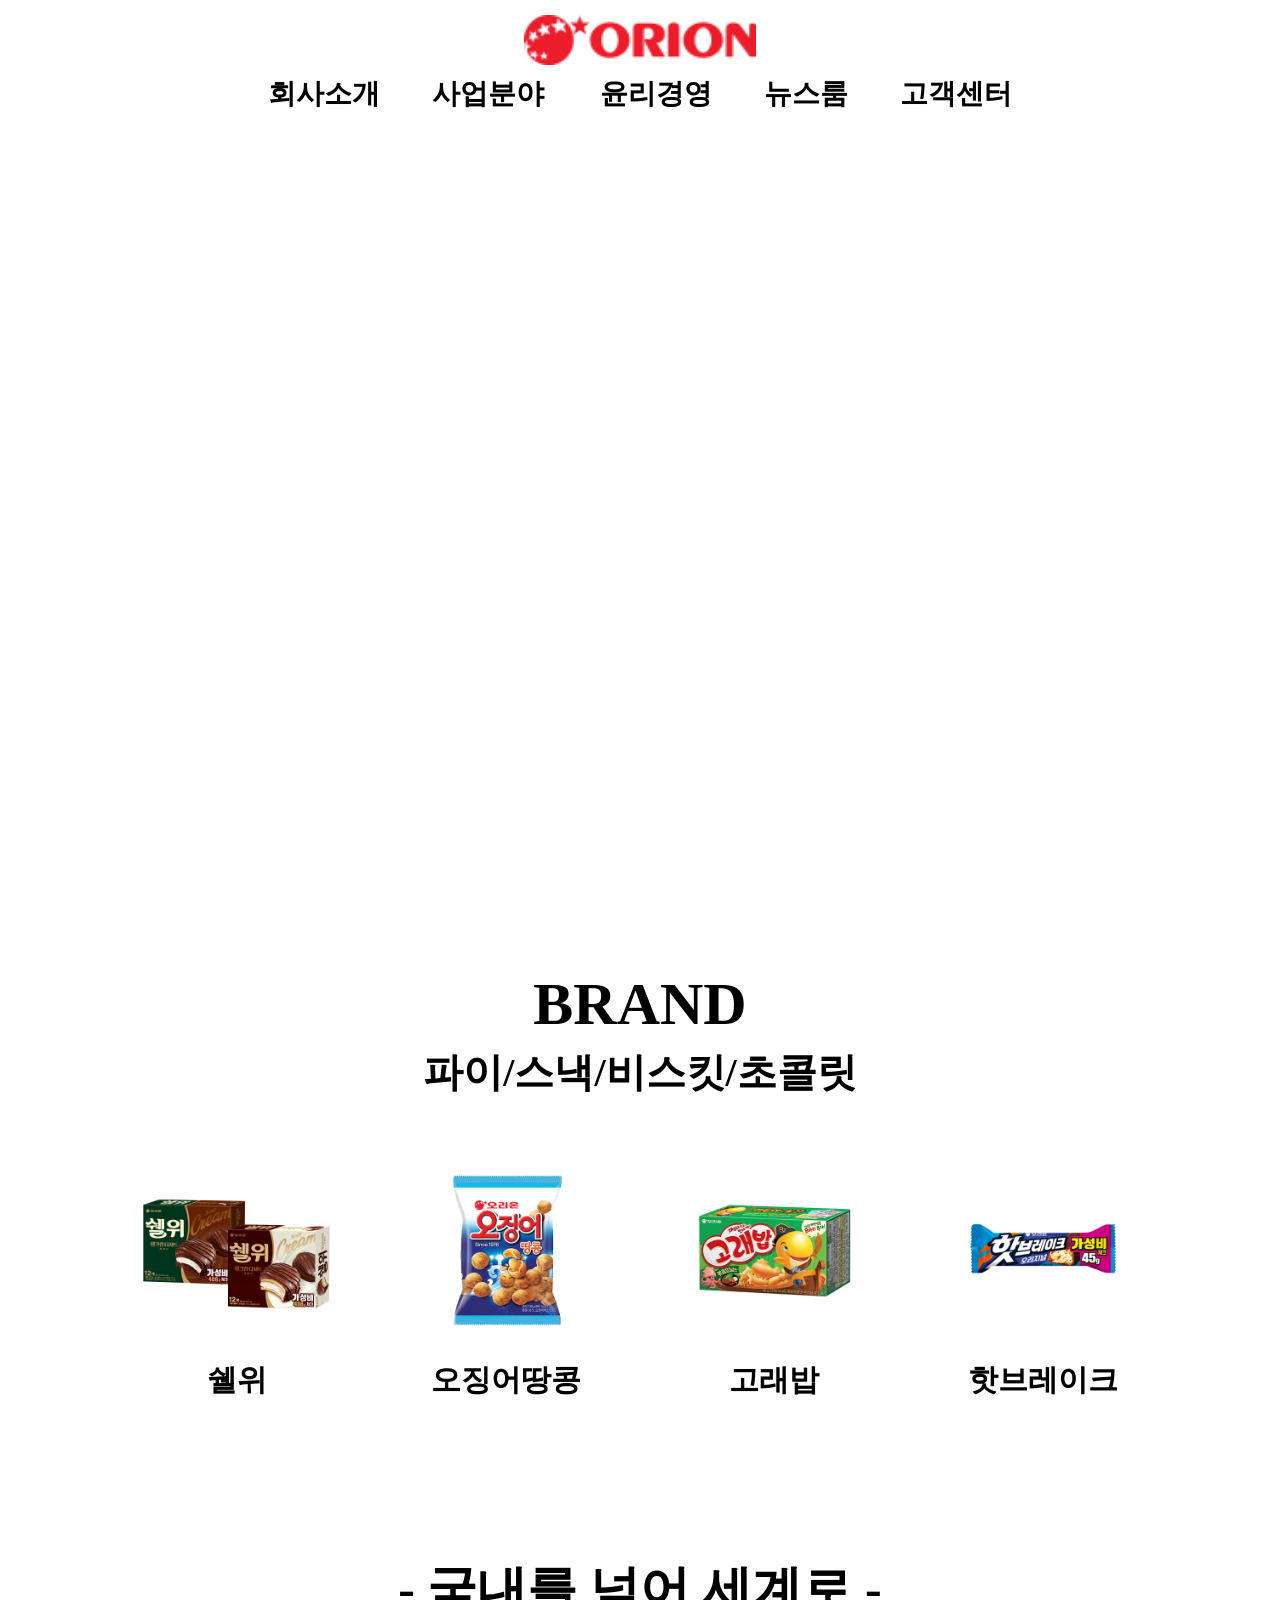
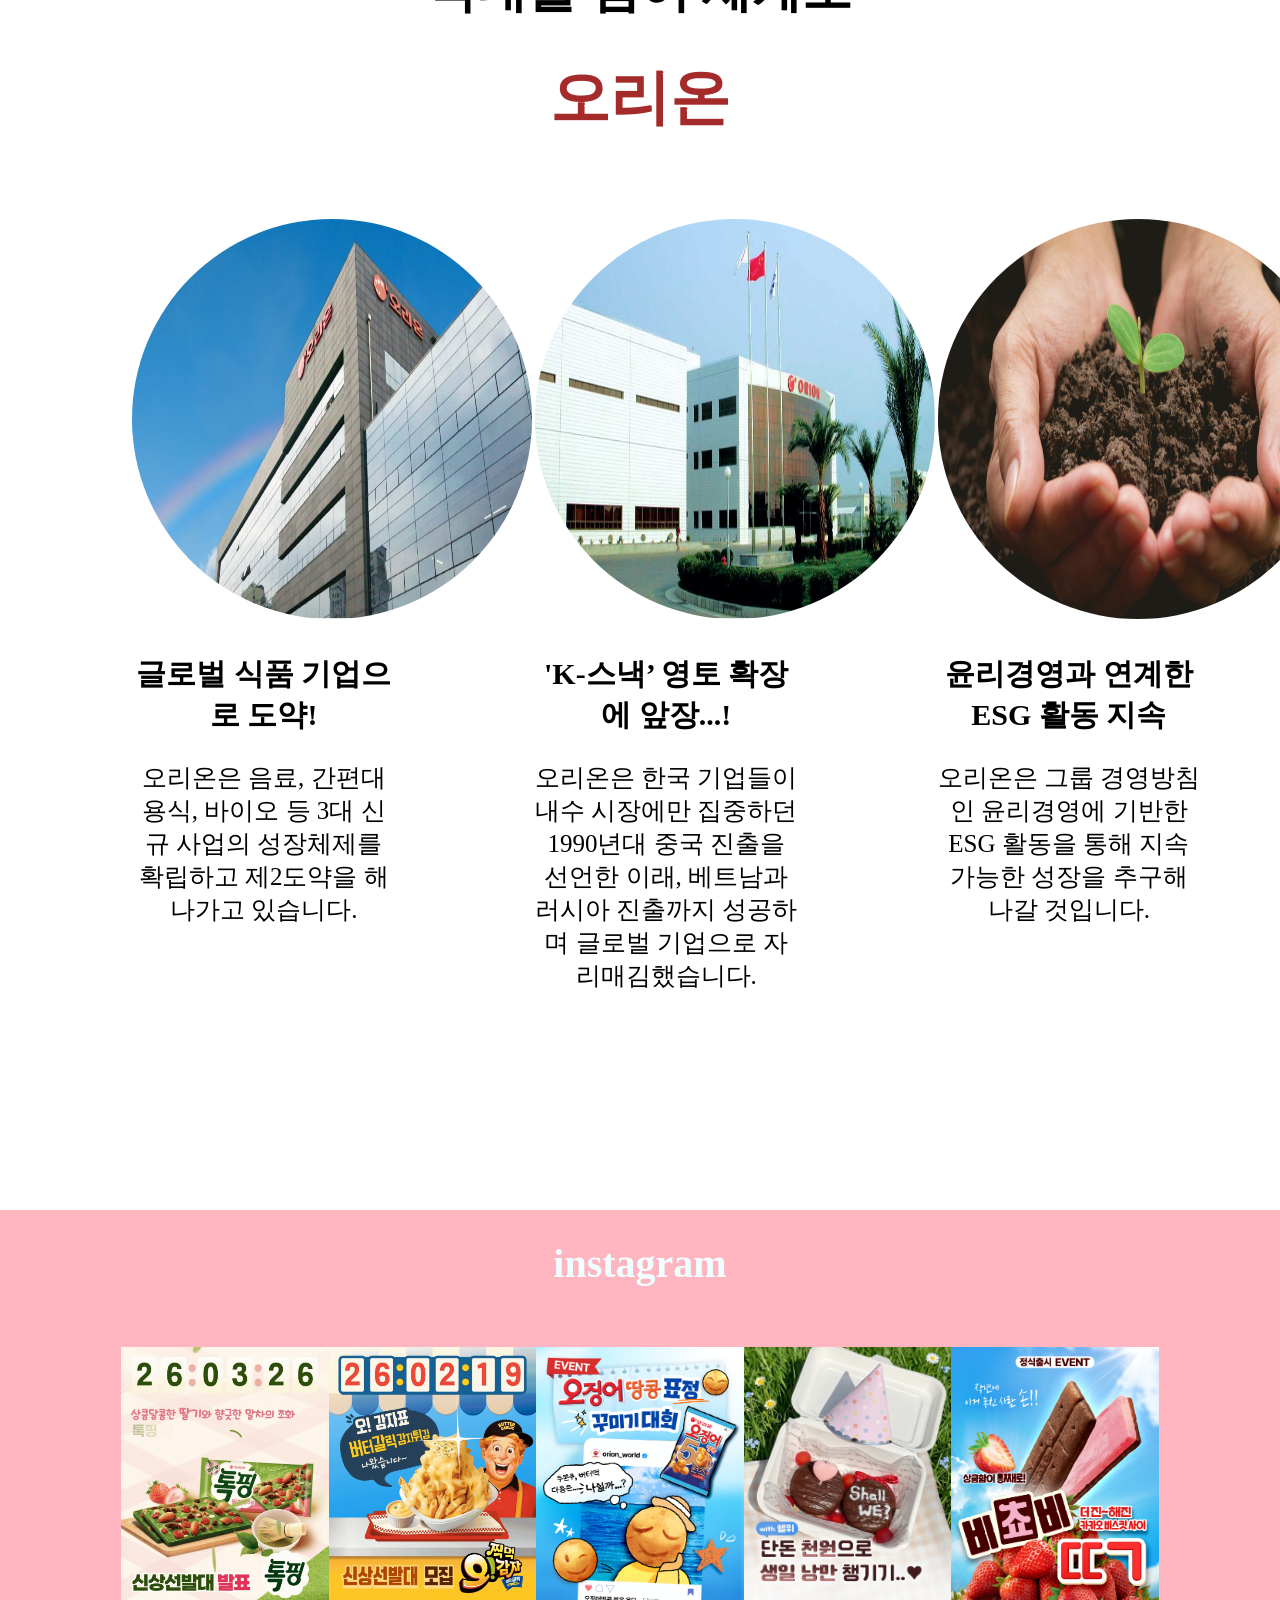
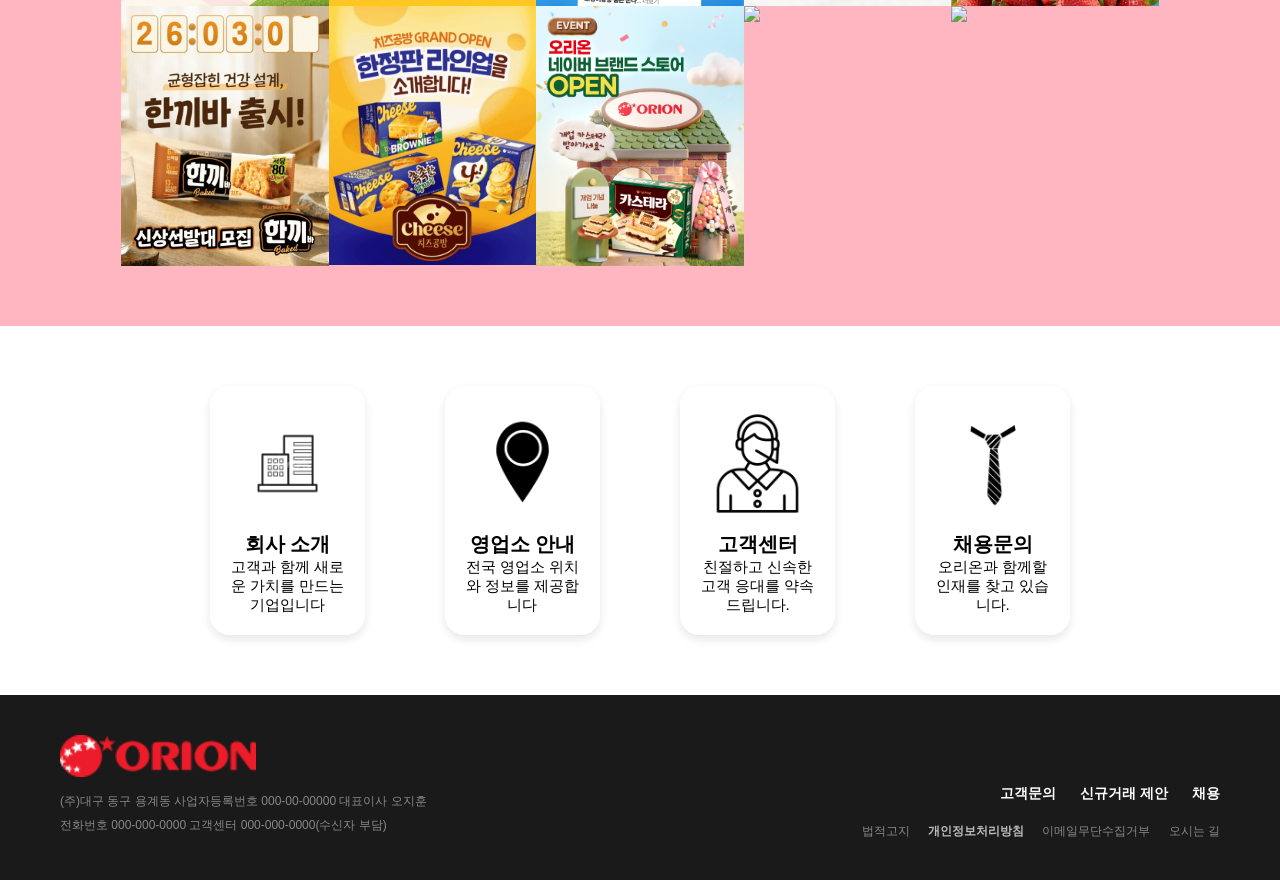
==== orion/index.html @ 32a2ec5f "Add files via upload" ====
<!DOCTYPE html>
<html lang="en">

<head>
  <meta charset="UTF-8">
  <meta name="viewport" content="width=device-width, initial-scale=1.0">
  <title>website </title>
  <style>
    * * {
      margin: 0;
      padding: 0%;
      box-sizing: border-box;
    }

    boby {
      line-height: 1.6;
      font-family: 'Courier New', Courier, monospace;
    }

    a {
      text-decoration: none;
      color: black;
    }

    img {
      width: 100%;
      display: block;
      margin-bottom: 10px;
    }

    section {
      padding: 60px 8%;
    }

    header {
      width: 100%;
      background: rgba(255, 255, 255, 0.8);
      position: fixed;
      top: 0px;
      left: 0px;
      padding: 15px;
    }

    .logo {
      margin: 0;
    }

    .logo img {
      height: 50px;
      width: auto;
      display: block;
      margin: auto;
      margin-bottom: 10px;
    }

    nav {
      width: max-content;
      margin: 3px auto;
    }

    nav a {
      width: max-content;
      margin: 26px;
      font-size: 28px;
      font-weight: bold;
    }


    main {
      height: 90vh;
      /* 화면 풀높이 100퍼센트 */
      background: url(img/main.JPG) no-repeat center/cover;
      padding-top: 0px;
      margin-top: 100px;
    }

    .bra {
      display: flex;
    }

    .bra-box {
      width: 25%;
      padding: 35px;
    }

    .sec1 h1 {
      text-align: center;
      margin-bottom: 6px;
      font-size: 60px;
    }

    .sec1 h2 {
      text-align: center;
      margin-bottom: 16px;
      font-size: 40px;
    }

    .sec1 p {
      text-align: center;
      font-size: 30px;
    }

    .inv {
      display: flex;
      gap: 80px;
      margin-top: 50px;
    }

    .inv-box {
      width: 30%;
      padding: 30px;
      gap: 40px;
      align-items: center;
    }

    .inv img {
      width: 400px;
      height: 400px;
      border-radius: 100%;
    }

    .inv p {
      text-align: center;
      font-size: 25px;
    }

    .sec2 h1 {
      text-align: center;
      margin-bottom: 5px;
      color: brown;
      font-size: 60px;
    }

    .sec2 h2 {
      text-align: center;
      margin-bottom: 35px;
      font-size: 50px;
    }

    .sec2 h4 {
      margin-bottom: 25px;
      margin-top: 35px;
      text-align: center;
      font-size: 30px;
    }


    .sec3 {
      background-color: lightpink;
      text-align: center;
      margin-top: 10%;
      padding-top: 30px;
      padding-right: 30px;
      padding-left: 30px;
      padding-bottom: 30px;
    }

    .sec3 h1 {
      margin-bottom: 30px;
      color: azure;
      font-size: 40px;
    }

    .ins {
      display: flex;
      flex-wrap: wrap;
      width: 90%;
      margin: 0 auto;
      height: auto;
      padding: 30px;
    }

    .ins-box {
      width: 20%;
      margin: 0;

    }

    .ins-box img {
      width: 100%;
      margin: 0;
      padding: 0;
      object-fit: cover;
    }

    .sec4 {
      text-align: center;
    }

    .fin {
      display: flex;
      margin-bottom: 30px;
      gap: 80px;
      width: 80%;
      margin: 0 auto;
    }

    .fin-box {
      width: 22%;
      min-width: 100px;
      padding: 20px;
      border-radius: 20px;
      ;
      /* 모서리 둥글게 */
      box-shadow: 0 4px 10px rgba(0, 0, 0, 0.1);
      background-color: rgba(255, 255, 255, 0.8);
    }

    .fin h3 {
      font-size: 20px;
    }

    .fin p {
      font-size: 15px;
    }

    .fin-box img {
      width: 100%;
    }

    footer {
      background-color: #1a1a1a;
      /* 어두운 배경색 */
      color: #888;
      /* 기본 글자색 (회색조) */
      padding: 40px 0;
      font-family: 'Malgun Gothic', sans-serif;
      font-size: 12px;
    }

    .footer-container {
      max-width: 1200px;
      margin: 0 auto;
      display: flex;
      justify-content: space-between;
      /* 양 끝 정렬 */
      align-items: flex-end;
      /* 하단 기준 정렬 */
      padding: 0 20px;
    }

    /* 왼쪽 정보 영역 */
    .footer-left {
      text-align: left;
    }

    .footer-logo {
      margin-bottom: 15px;
      margin-right: 30px;
    }

    .footer-logo img {
      height: 42px;
      /* 로고 크기 조절 */
      width: auto;
    }

    .footer-info p {
      margin: 5px 0;
      line-height: 1.6;
    }

    /* 오른쪽 링크 영역 */
    .footer-right {
      text-align: right;
    }

    .footer-links-top {
      margin-bottom: 20px;
    }

    .footer-links-top a {
      color: #fff;
      /* 상단 링크는 흰색 */
      text-decoration: none;
      font-weight: bold;
      font-size: 14px;
      margin-left: 20px;
    }

    .footer-links-bottom a {
      color: #888;
      text-decoration: none;
      margin-left: 15px;
    }

    .footer-links-bottom a.bold {
      color: #bbb;
      /* 개인정보처리방침 강조 */
      font-weight: bold;
    }

    /* 링크 호버 효과 */
    .footer-links-top a:hover,
    .footer-links-bottom a:hover {
      text-decoration: underline;
    }
  </style>
</head>

<body>
  <header>
    <div class="logo">
      <a href="index.html">
        <img src="img/logo.png" alt="오리온">
      </a>
    </div>
    <nav>
      <a href="#">회사소개</a><a href="#">사업분야</a>
      <a href="#">윤리경영</a><a href="#">뉴스룸</a><a href="#">고객센터</a>
    </nav>
  </header>
  <main><img src=""></main>
  <section class="sec1">
    <h1>BRAND</h1>
    <h2>파이/스낵/비스킷/초콜릿</h2>
    <div class="bra">
      <div class="bra-box"><img src="img/secimg2.png"><b>
          <p>쉘위</p>
        </b></div>
      <div class="bra-box"><img src="img/secimg3.png"><b>
          <p>오징어땅콩</p>
        </b></div>
      <div class="bra-box"><img src="img/secimg1.png"><b>
          <p>고래밥</p>
        </b></div>
      <div class="bra-box"><img src="img/secimg4.png"><b>
          <p>핫브레이크</p>
        </b></div>
    </div>
  </section>


  <section class="sec2">
    <h2>- 국내를 넘어 세계로 -</h2>
    <h1>오리온</h1>
    <div class="inv">
      <div class="inv-box"><img src="img/sec2img1.JPG">
        <h4> 글로벌 식품 기업으로 도약!</h4>
        <p>오리온은 음료, 간편대용식, 바이오 등 3대 신규 사업의 성장체제를 확립하고
          제2도약을 해나가고 있습니다.
        </p>
      </div>
      <div class="inv-box"><img src="img/sec2img2.JPG">
        <h4>'K-스낵’ 영토 확장에 앞장...!</h4>
        <p>오리온은 한국 기업들이 내수 시장에만 집중하던 1990년대 중국 진출을 선언한 이래,
          베트남과 러시아 진출까지 성공하며 글로벌 기업으로 자리매김했습니다.
      </div>
      <div class="inv-box"><img src="img/sec2img3.jpg">
        <h4>윤리경영과 연계한 ESG 활동 지속</h4>
        <p>오리온은 그룹 경영방침인 윤리경영에 기반한 ESG 활동을 통해 지속가능한 성장을 추구해 나갈 것입니다.</p>
      </div>
    </div>
  </section>


  <section class="sec3">
    <h1>instagram</h1>
    <div class="ins">
      <div class="ins-box"><img src="img/insimg1.png"></div>
      <div class="ins-box"><img src="img/insimg2.png"></div>
      <div class="ins-box"><img src="img/insimg3.png"></div>
      <div class="ins-box"><img src="img/insimg4.png"></div>
      <div class="ins-box"><img src="img/insimg5.png"></div>
      <div class="ins-box"><img src="img/insimg6.png"></div>
      <div class="ins-box"><img src="img/insimg7.png"></div>
      <div class="ins-box"><img src="img/insimg8.png"></div>
      <div class="ins-box"><img src="img/insimg9.JPG"></div>
      <div class="ins-box"><img src="img/insimg10.JPG"></div>
    </div>
  </section>

  <section class="sec4">
    <div class="fin">
      <div class="fin-box"><img src="img/finimg1.png">
        <h3>회사 소개</h3>
        <p>고객과 함께 새로운 가치를 만드는 기업입니다</p>
      </div>
      <div class="fin-box"><img src="img/finimg2.png">
        <h3>영업소 안내</h3>
        <p>전국 영업소 위치와 정보를 제공합니다</p>
      </div>
      <div class="fin-box"><img src="img/finimg3.png">
        <h3>고객센터</h3>
        <p>친절하고 신속한 고객 응대를 약속드립니다. </p>
      </div>
      <div class="fin-box"><img src="img/finimg4.png">
        <h3>채용문의</h3>
        <p>오리온과 함께할 인재를 찾고 있습니다.</p>
      </div>
    </div>
  </section>

  <footer class="footer">
    <div class="footer-container">
      <div class="footer-left">
        <div class="footer-logo">
          <img src="img/logo.png" alt="ORION">
        </div>
        <div class="footer-info">
          <p>(주)대구 동구 용계동 사업자등록번호 000-00-00000 대표이사 오지훈</p>
          <p>전화번호 000-000-0000 고객센터 000-000-0000(수신자 부담)</p>
        </div>
      </div>

      <div class="footer-right">
        <div class="footer-links-top">
          <a href="#">고객문의 <i class="icon-external"></i></a>
          <a href="#">신규거래 제안 <i class="icon-external"></i></a>
          <a href="#">채용 <i class="icon-external"></i></a>
        </div>
        <div class="footer-links-bottom">
          <a href="#">법적고지</a>
          <a href="#" class="bold">개인정보처리방침</a>
          <a href="#">이메일무단수집거부</a>
          <a href="#">오시는 길</a>
        </div>
      </div>
    </div>
  </footer>
</body>

</html>
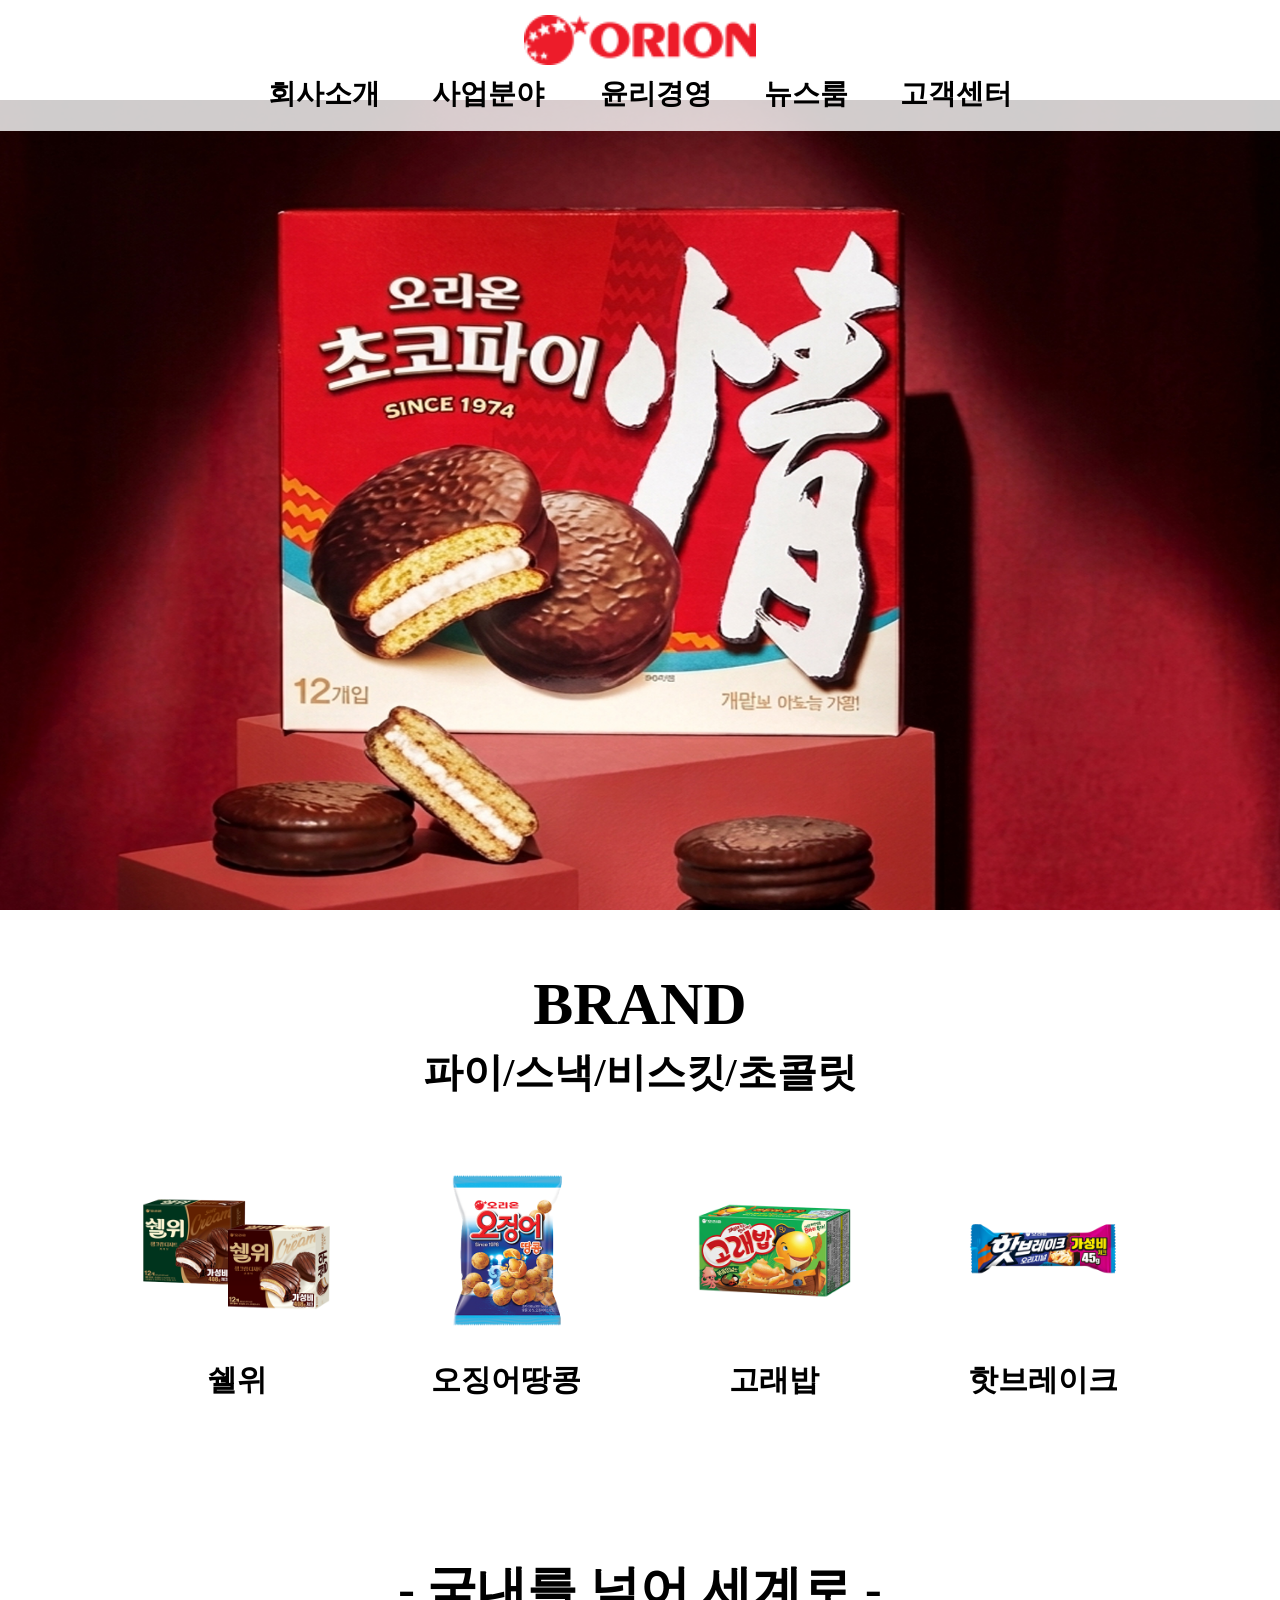
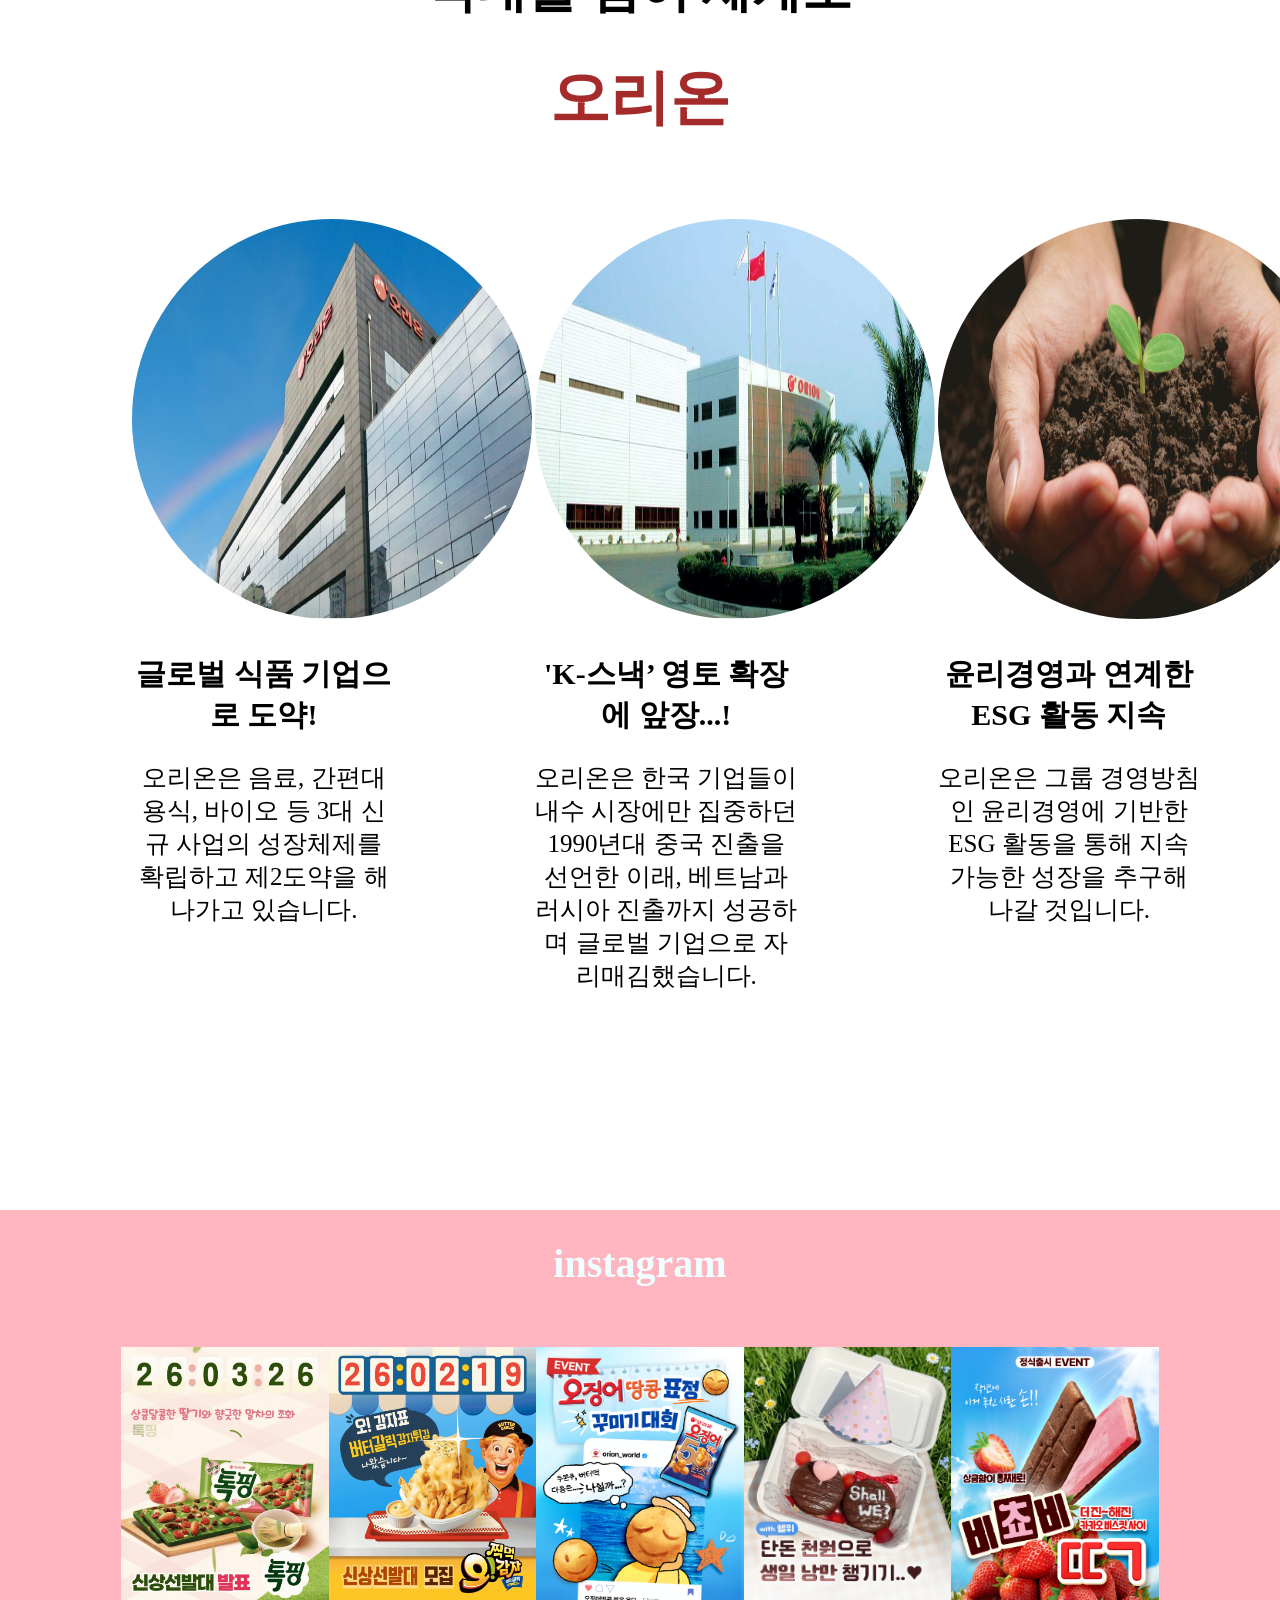
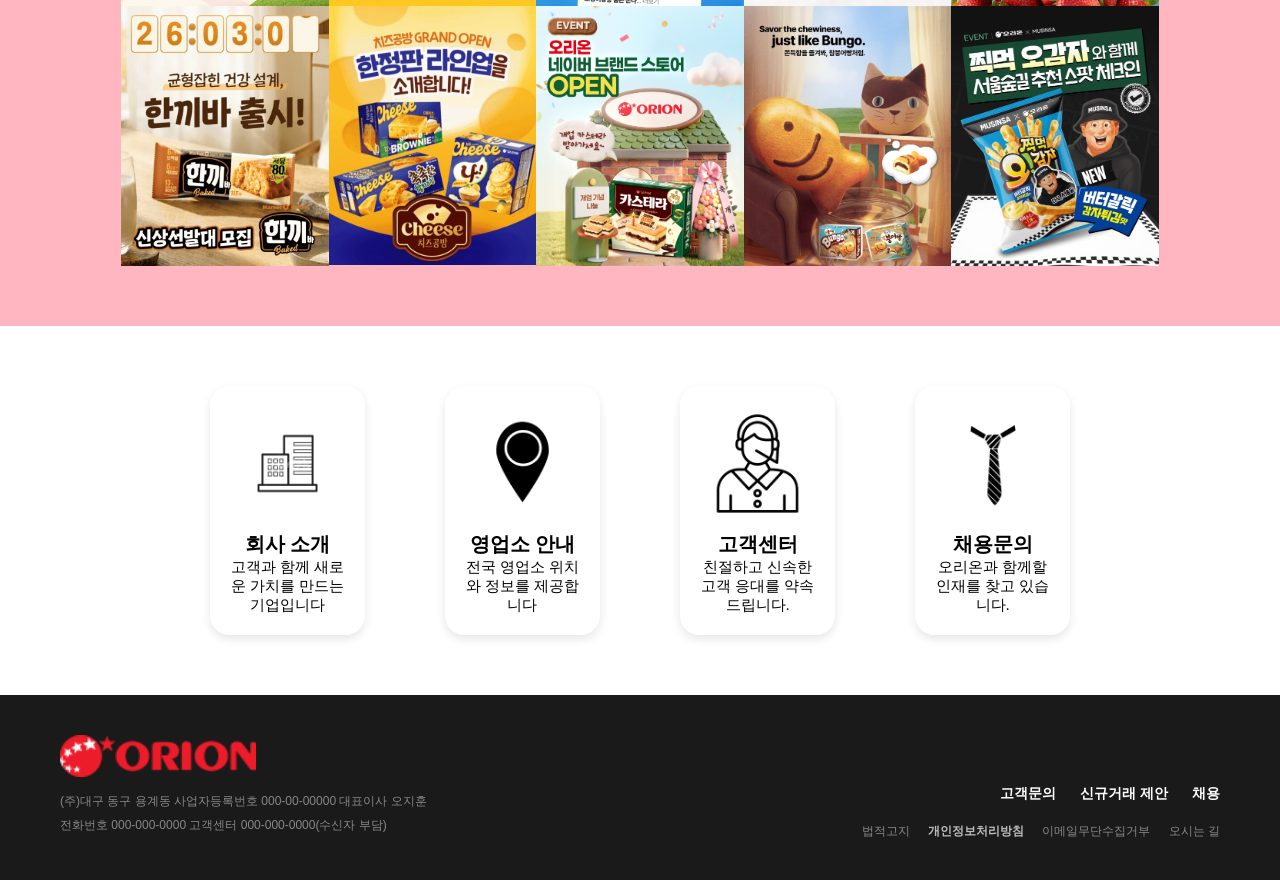
==== commit 7bdc27be: "Add files via upload" ====
--- a/orion/index.html
+++ b/orion/index.html
@@ -69,7 +69,7 @@
     main {
       height: 90vh;
       /* 화면 풀높이 100퍼센트 */
-      background: url(img/main.JPG) no-repeat center/cover;
+      background: url(img/main.jpg) no-repeat center/cover;
       padding-top: 0px;
       margin-top: 100px;
     }
@@ -365,8 +365,8 @@
       <div class="ins-box"><img src="img/insimg6.png"></div>
       <div class="ins-box"><img src="img/insimg7.png"></div>
       <div class="ins-box"><img src="img/insimg8.png"></div>
-      <div class="ins-box"><img src="img/insimg9.JPG"></div>
-      <div class="ins-box"><img src="img/insimg10.JPG"></div>
+      <div class="ins-box"><img src="img/insimg9.jpg"></div>
+      <div class="ins-box"><img src="img/insimg10.jpg"></div>
     </div>
   </section>
 
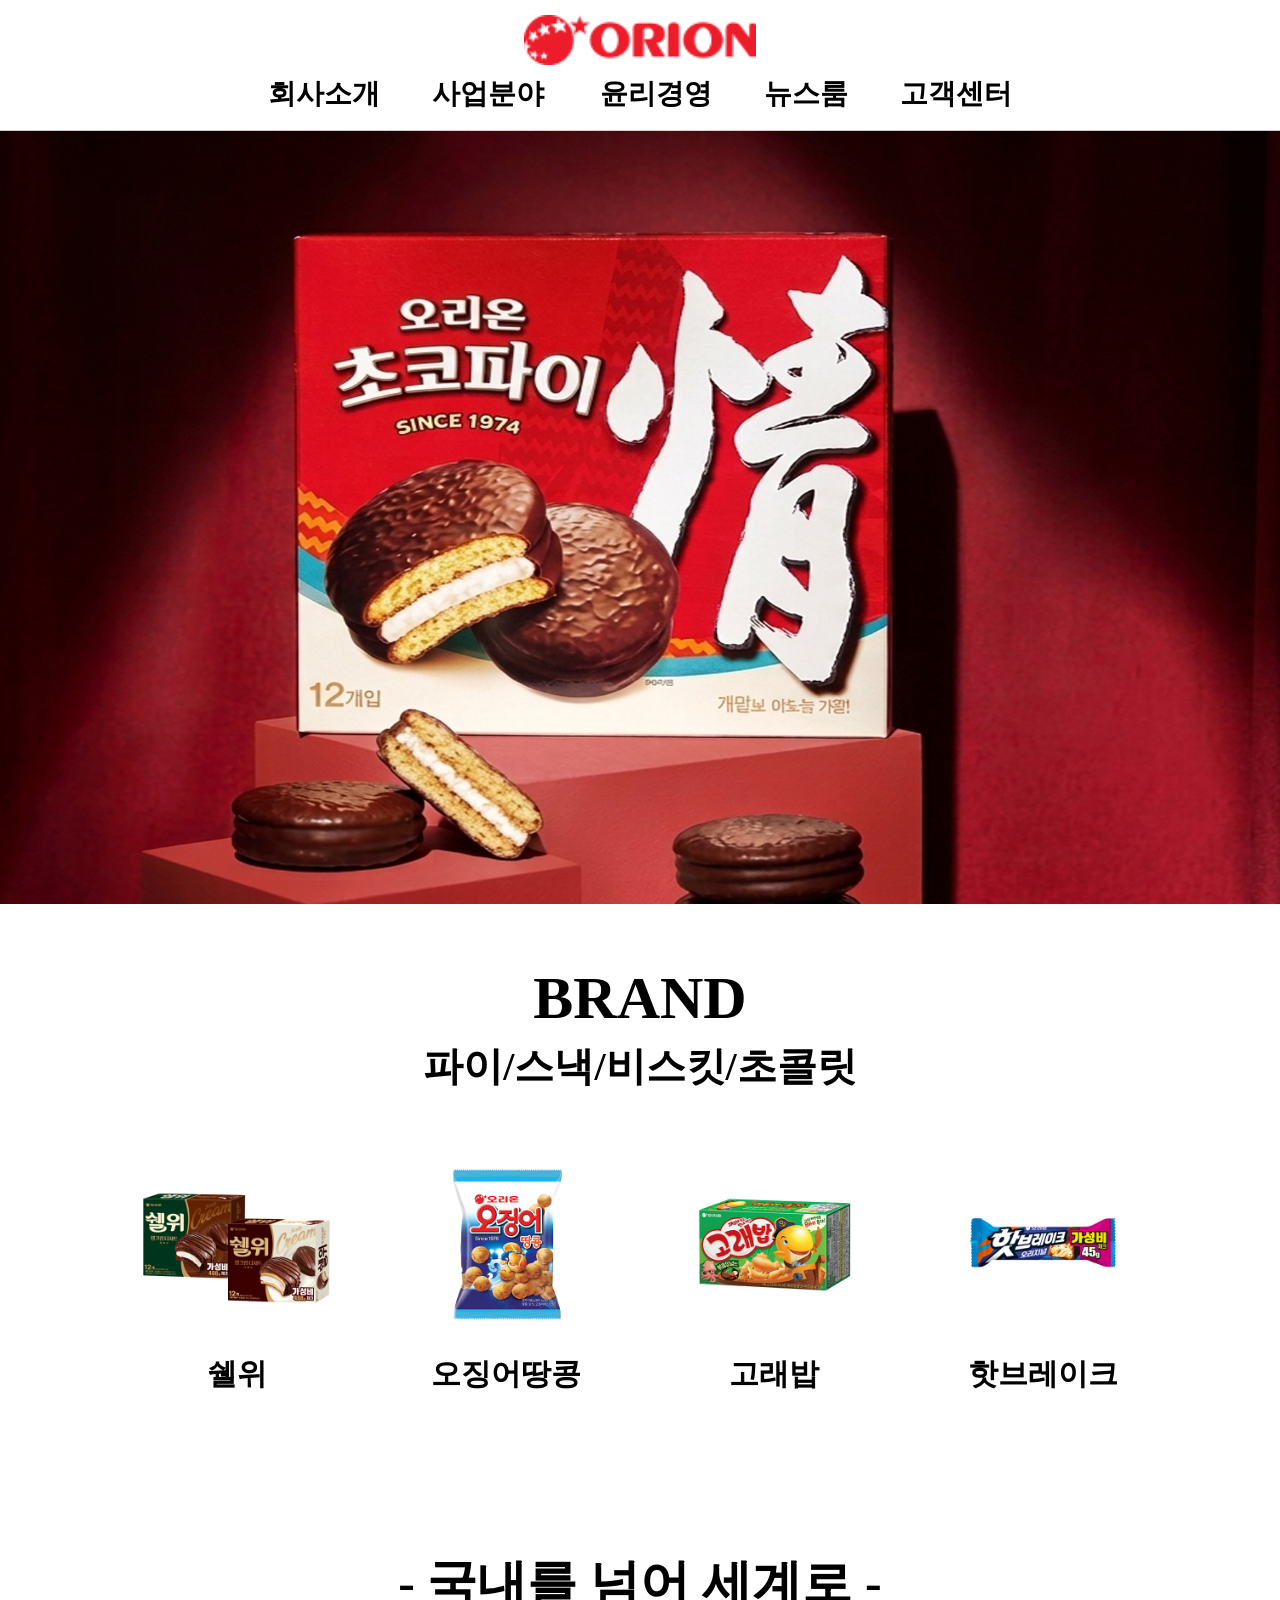
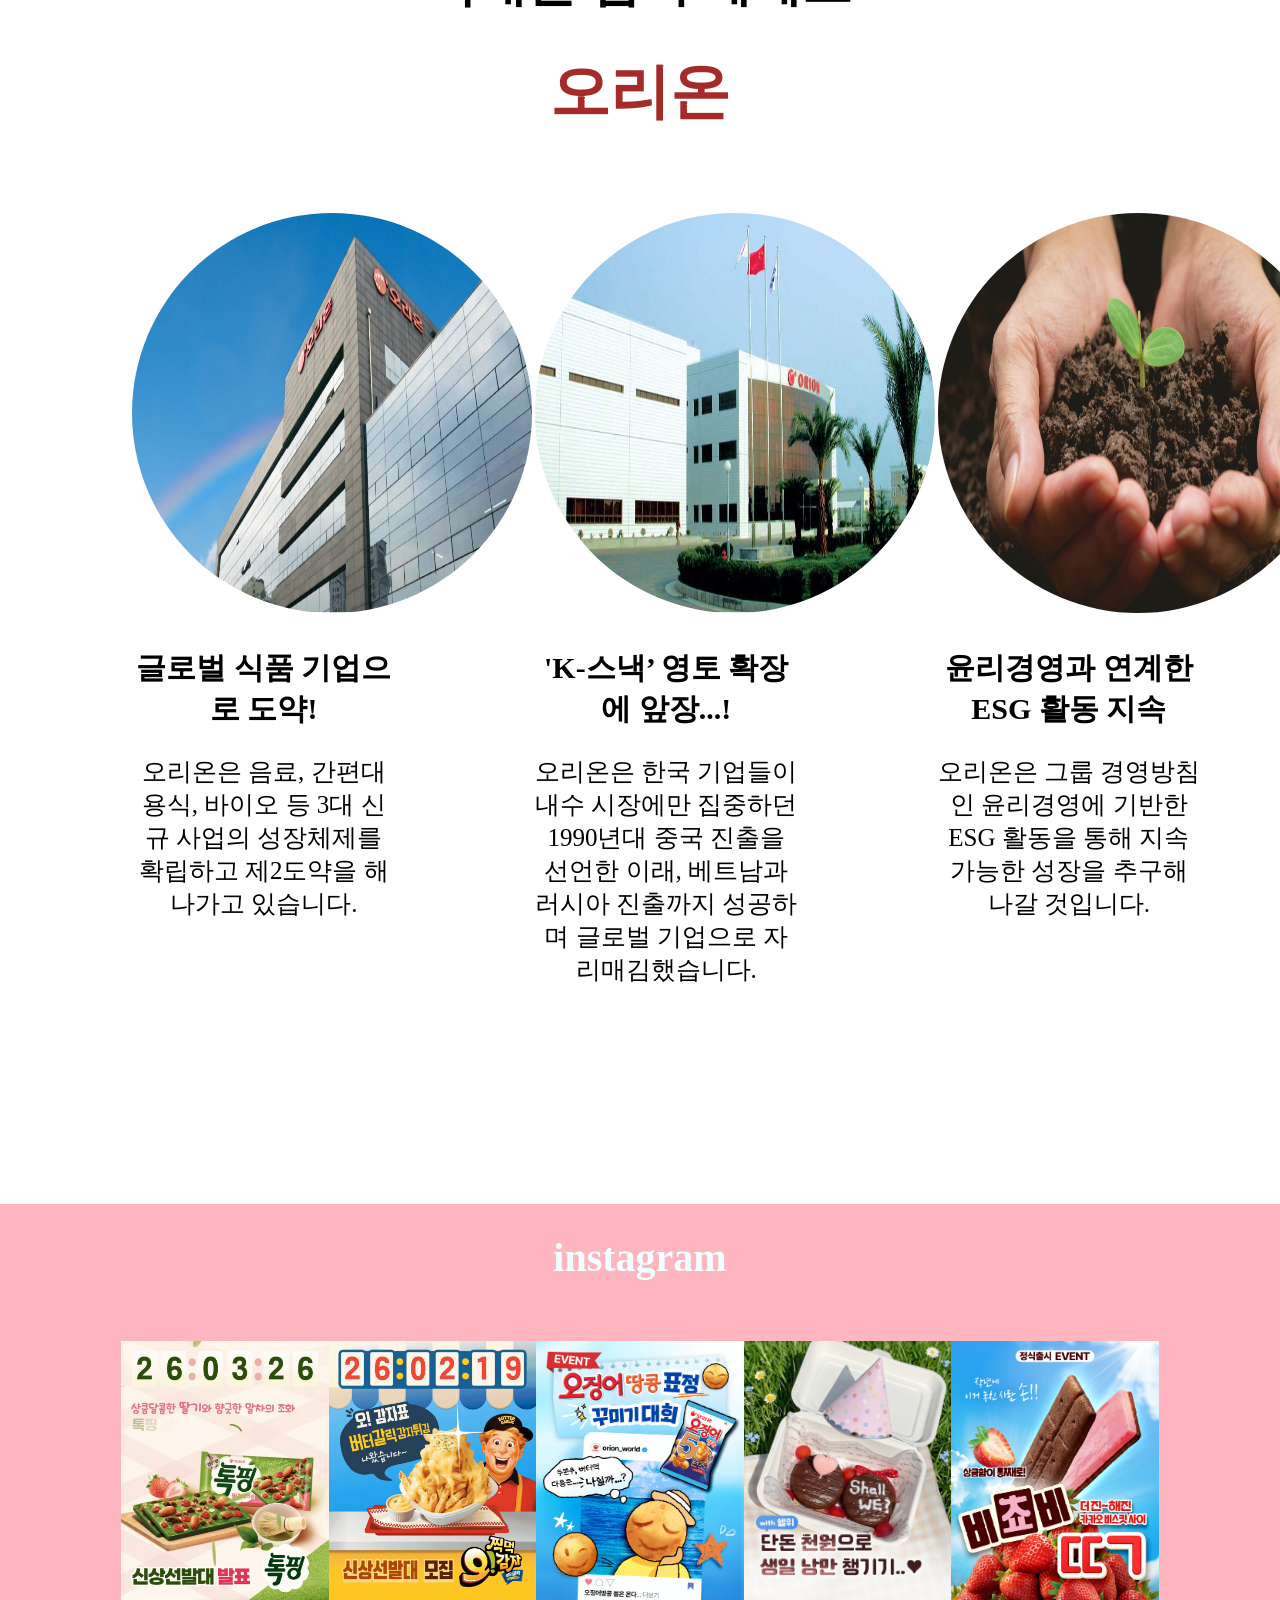
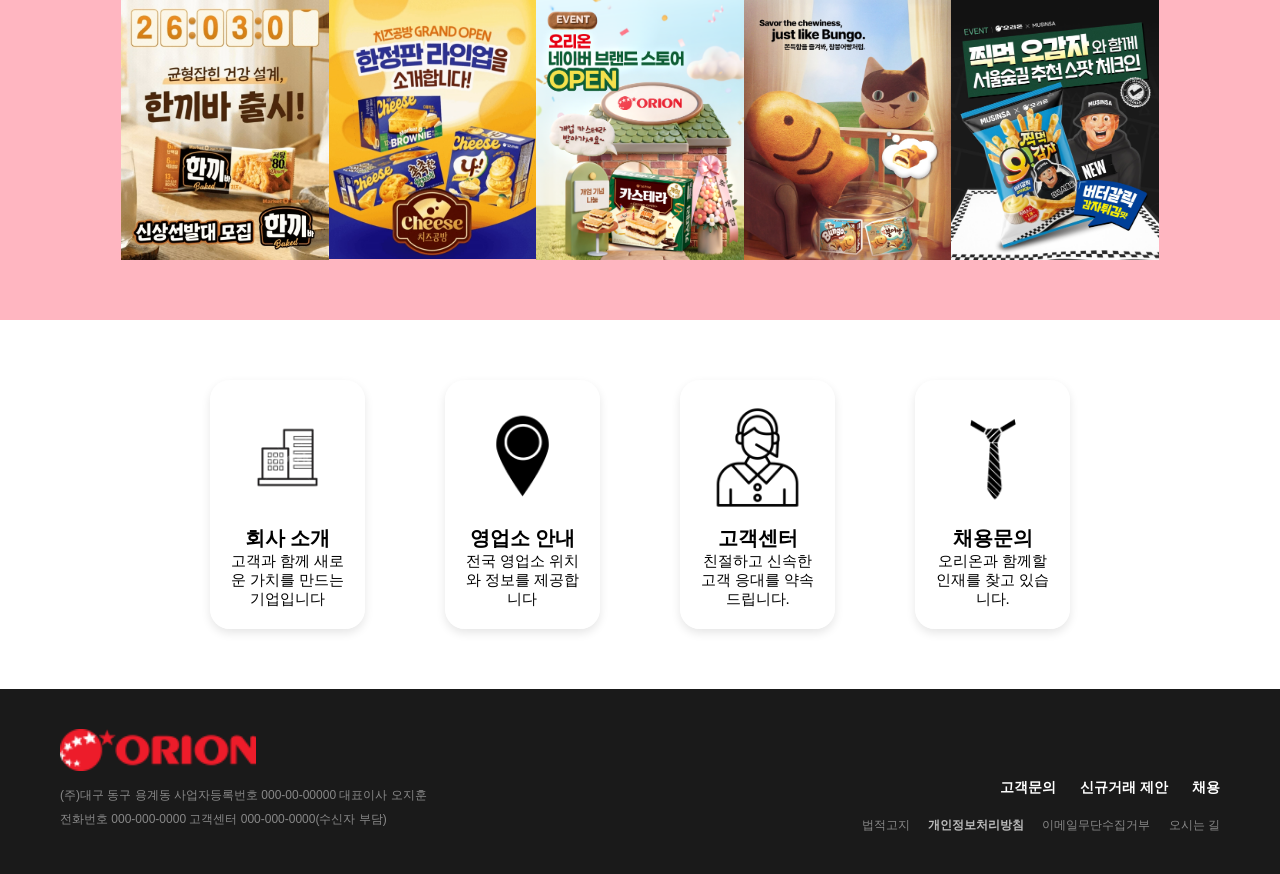
==== commit 5f2c592a: "Add files via upload" ====
--- a/orion/index.html
+++ b/orion/index.html
@@ -67,11 +67,11 @@
 
 
     main {
-      height: 90vh;
+      height: 86vh;
       /* 화면 풀높이 100퍼센트 */
       background: url(img/main.jpg) no-repeat center/cover;
       padding-top: 0px;
-      margin-top: 100px;
+      margin-top: 130px;
     }
 
     .bra {
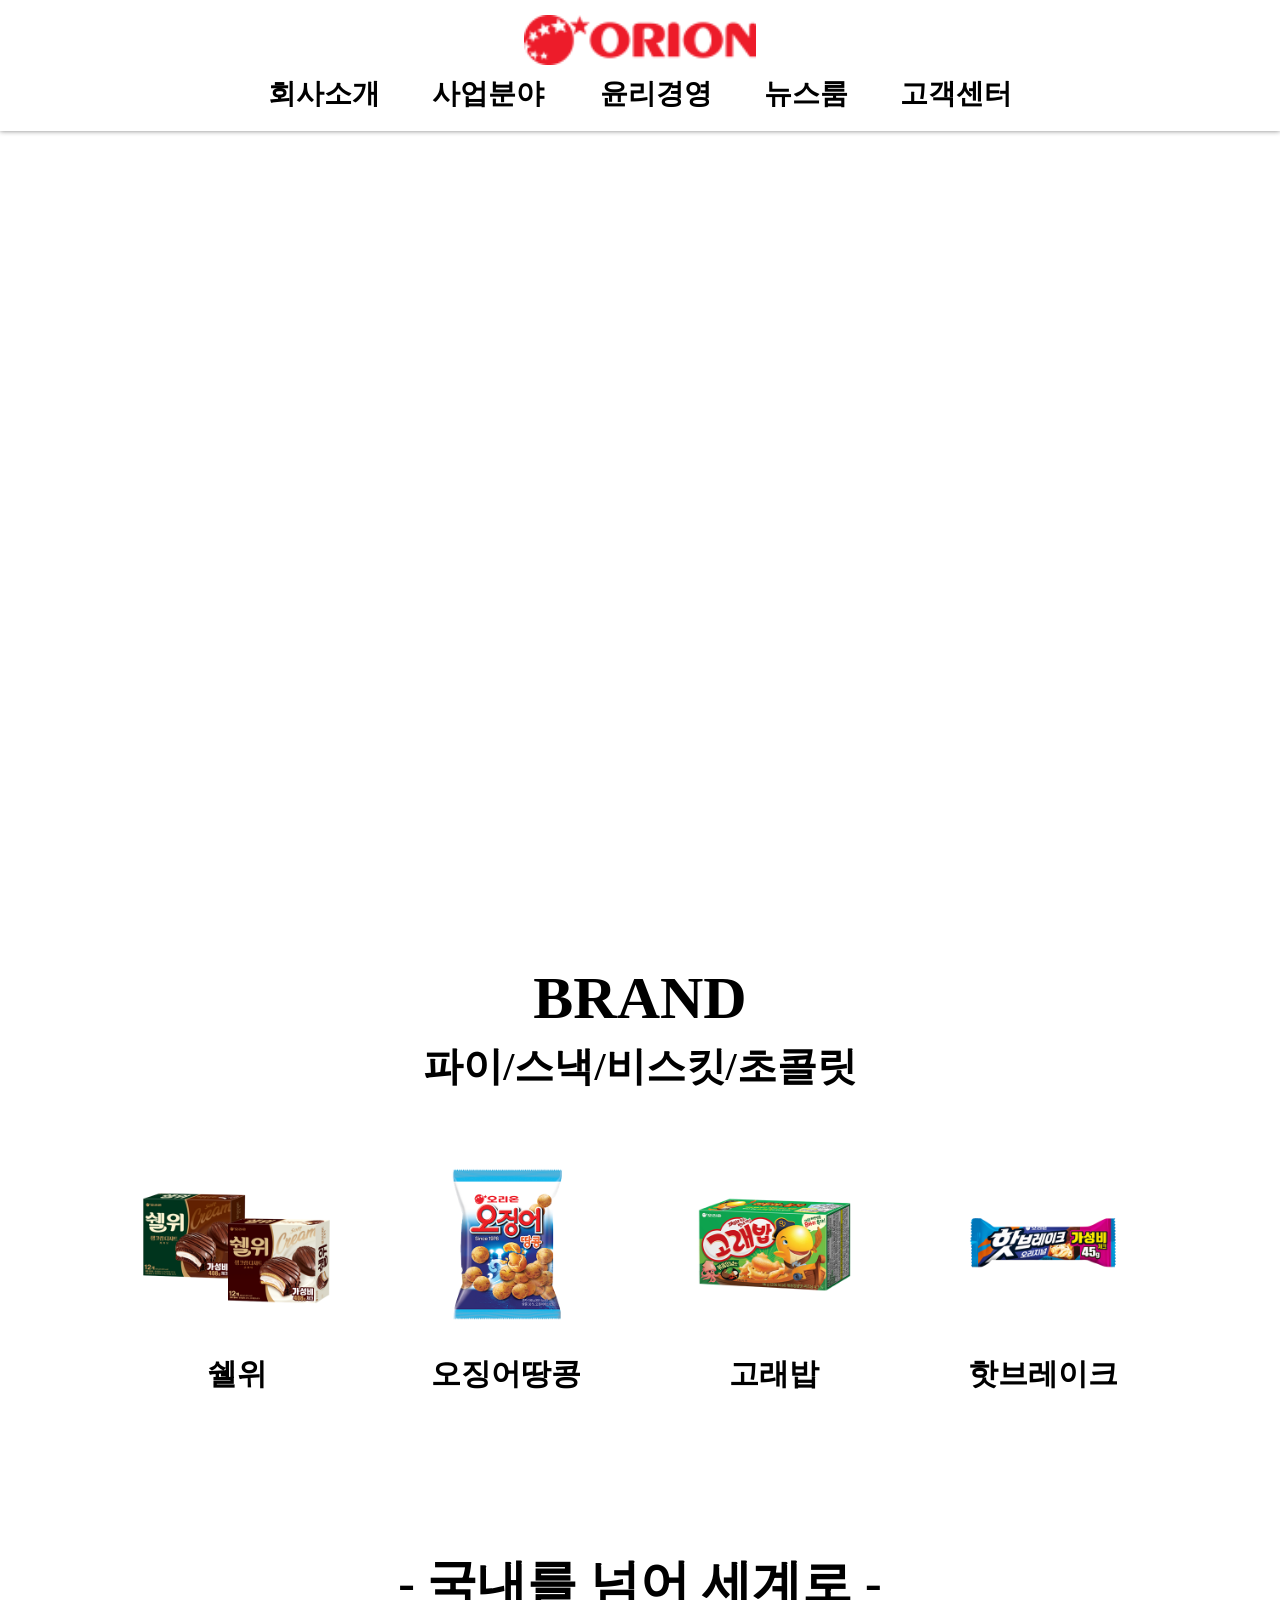
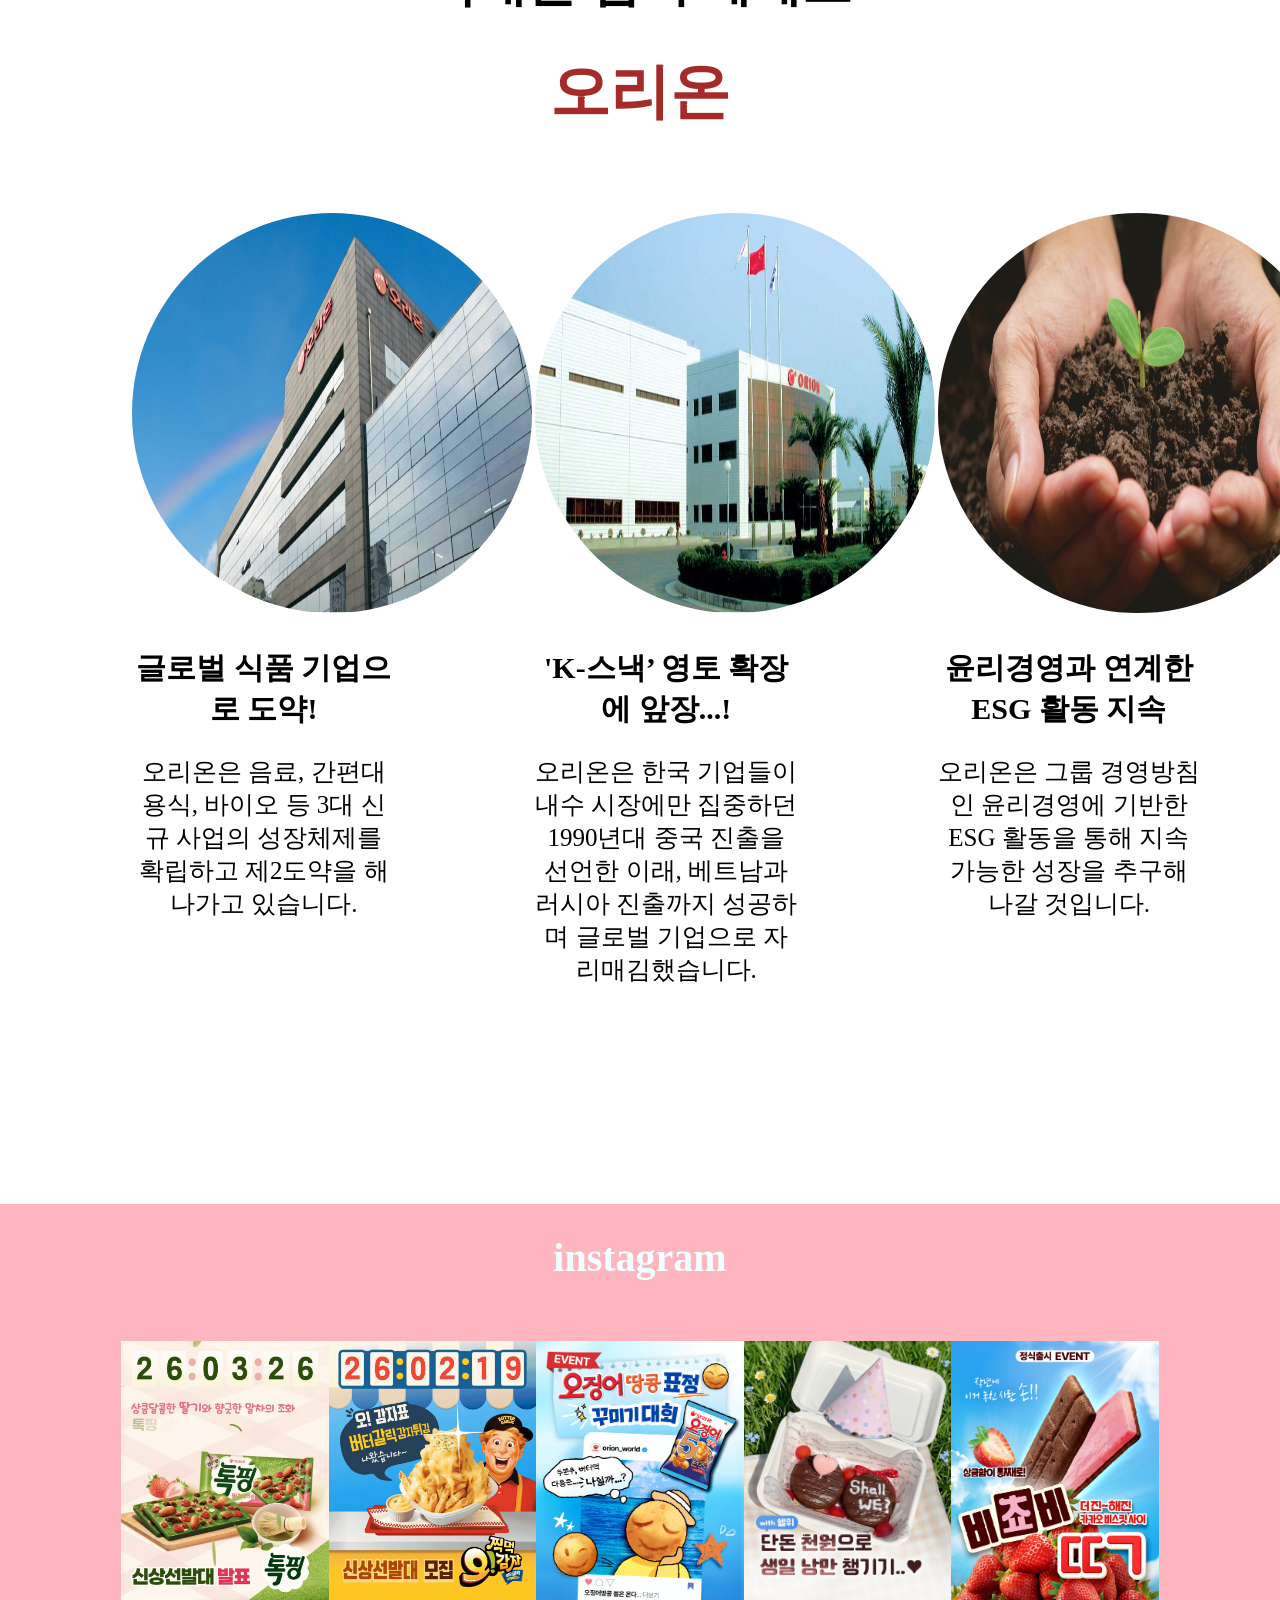
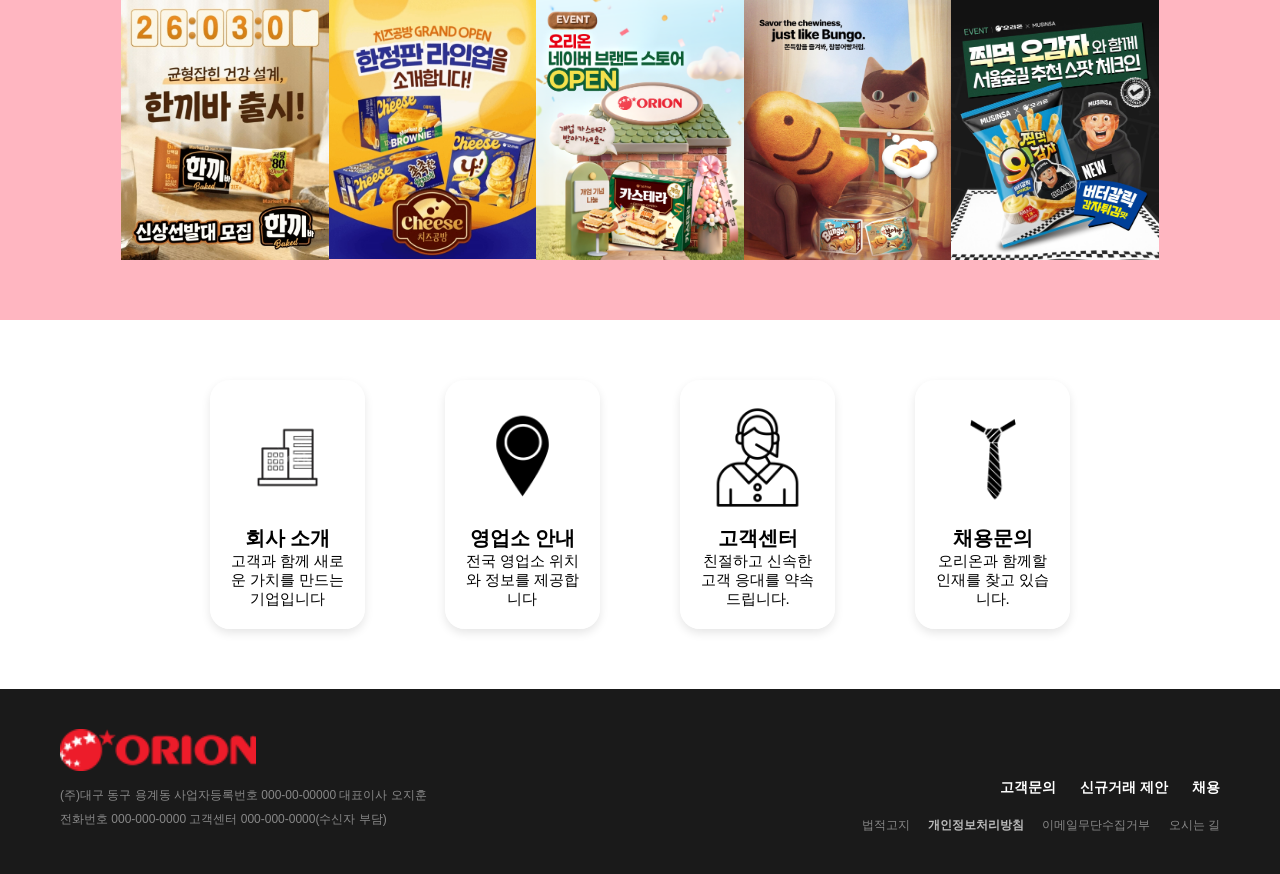
==== commit c3a74ac0: "Add files via upload" ====
--- a/orion/index.html
+++ b/orion/index.html
@@ -34,11 +34,12 @@
 
     header {
       width: 100%;
-      background: rgba(255, 255, 255, 0.8);
+      background: rgba(255, 255, 255, 0.9);
       position: fixed;
       top: 0px;
       left: 0px;
       padding: 15px;
+      box-shadow: 0 0 5px gray;
     }
 
     .logo {
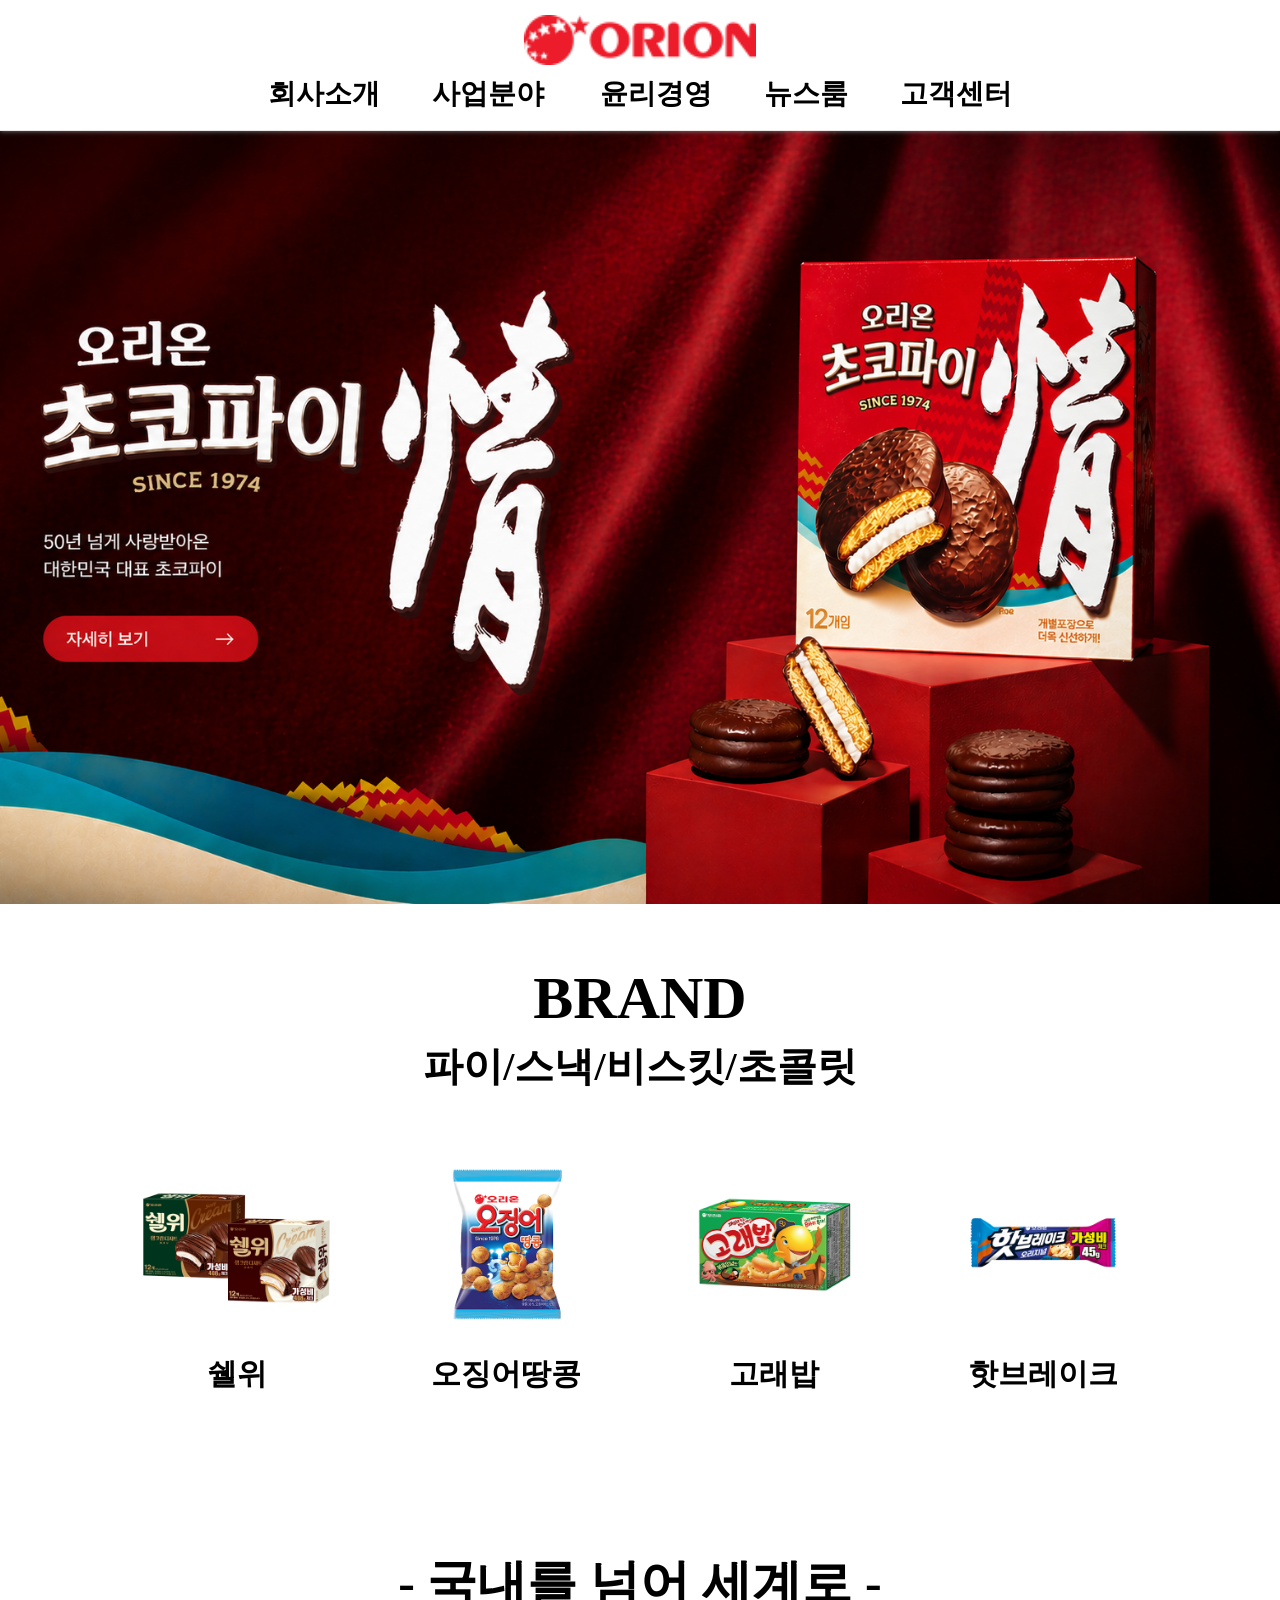
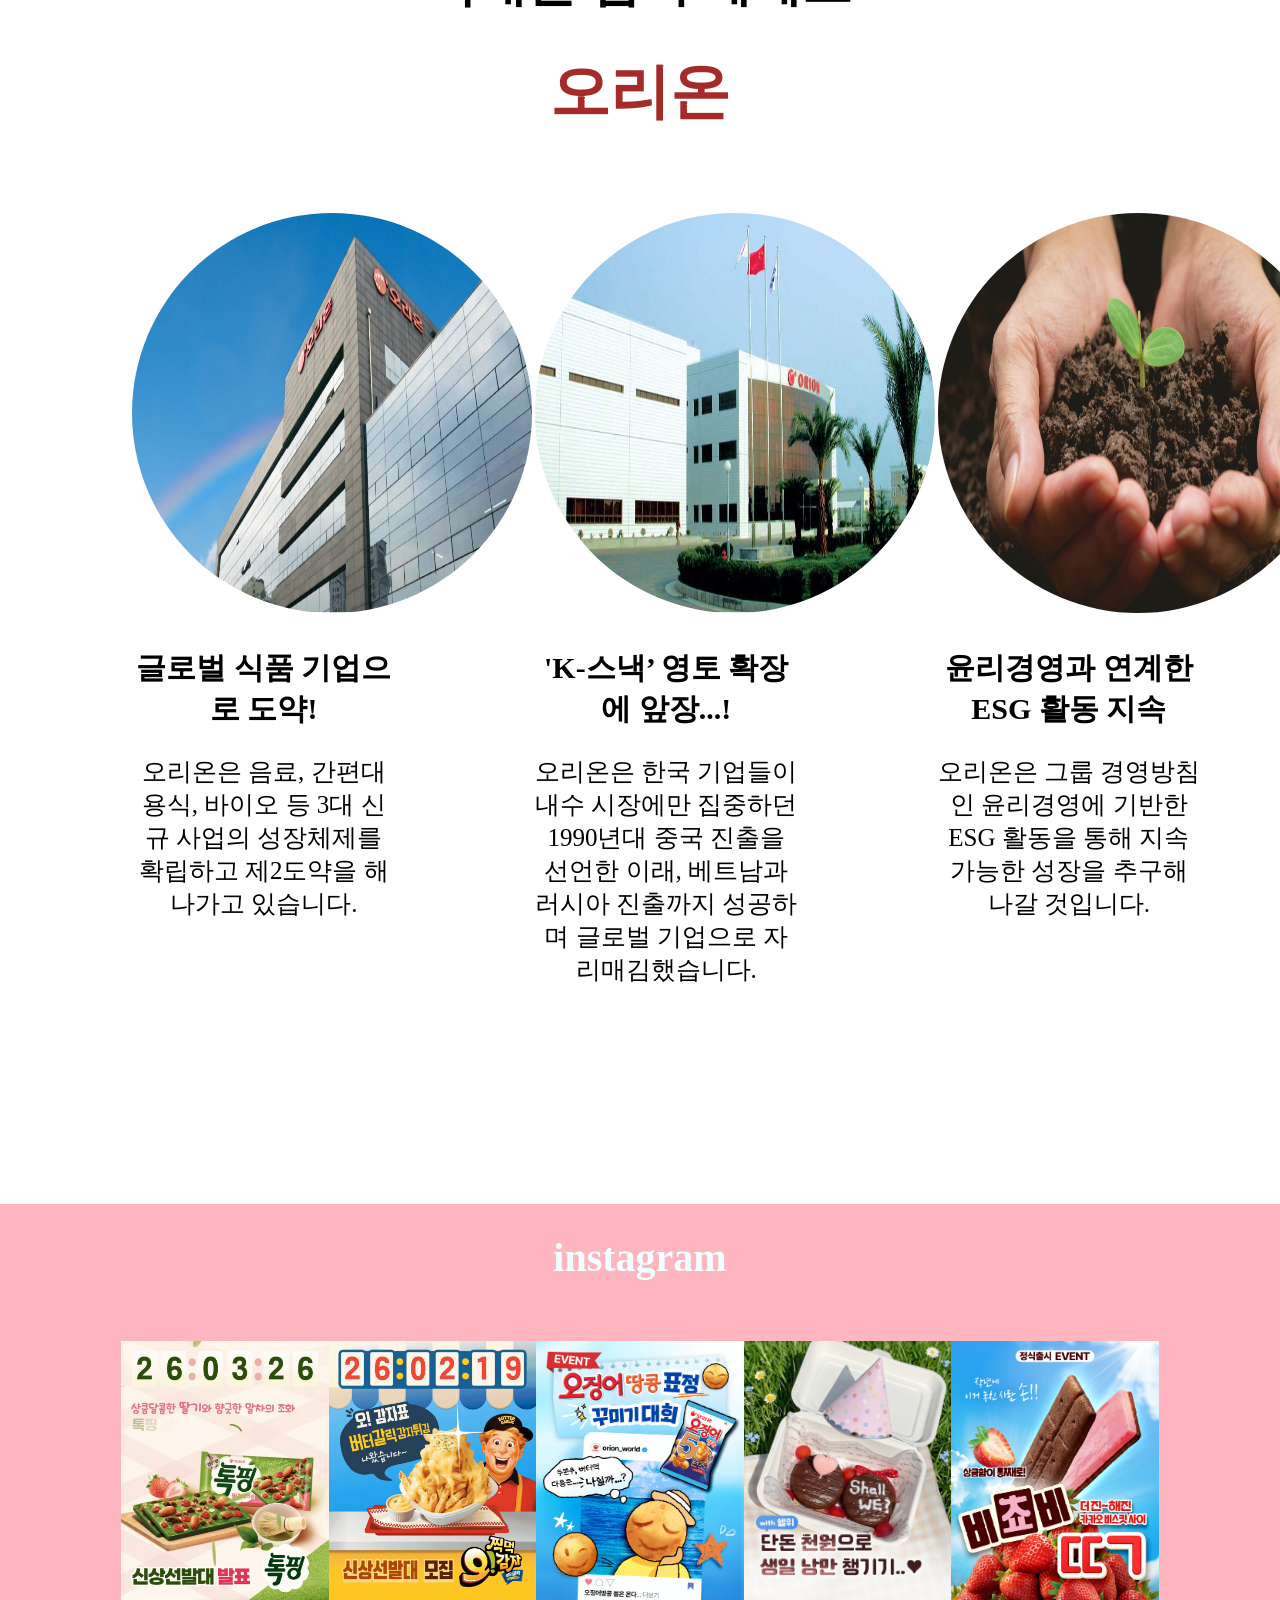
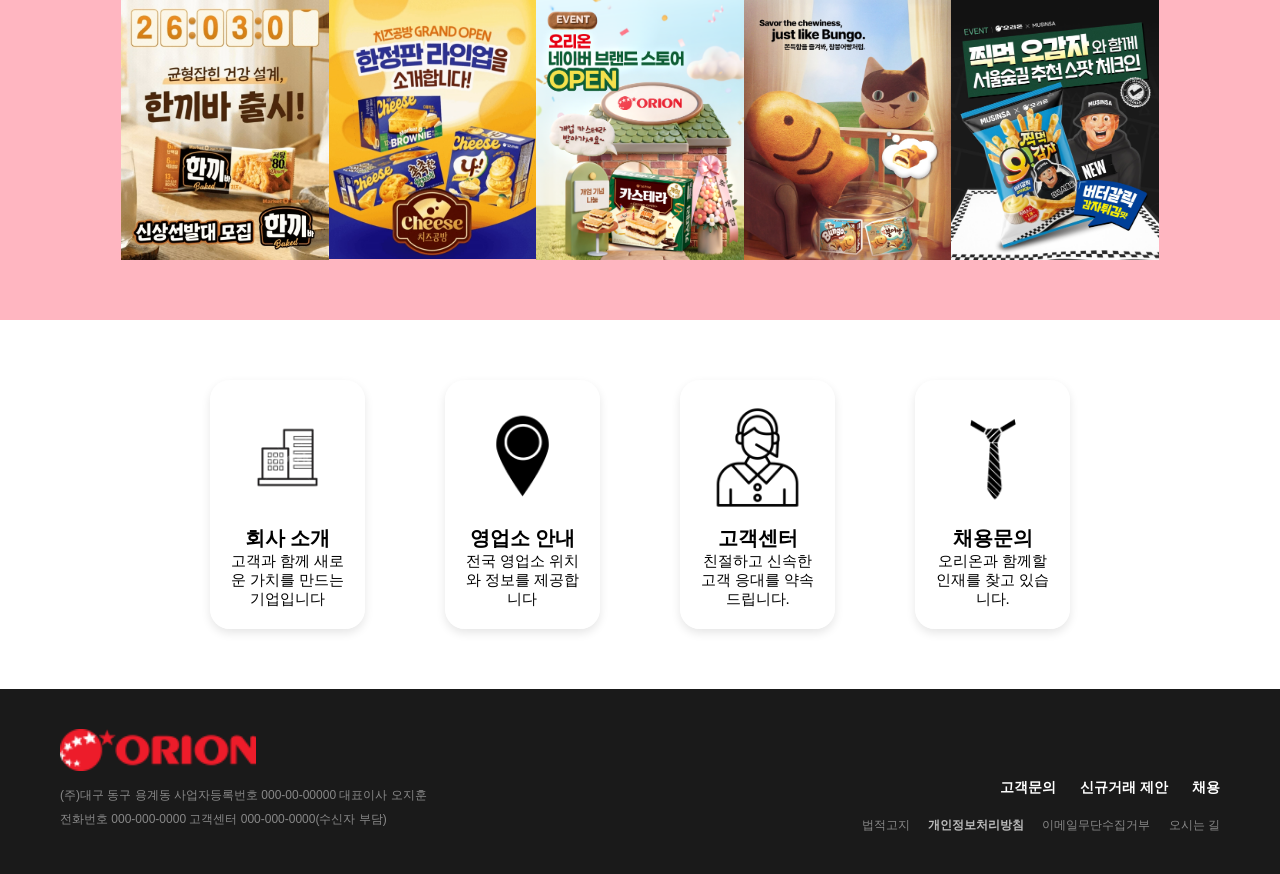
==== commit 98c04bda: "Add files via upload" ====
--- a/orion/index.html
+++ b/orion/index.html
@@ -70,7 +70,7 @@
     main {
       height: 86vh;
       /* 화면 풀높이 100퍼센트 */
-      background: url(img/main.jpg) no-repeat center/cover;
+      background: url(img/main.JPG) no-repeat center/cover;
       padding-top: 0px;
       margin-top: 130px;
     }
